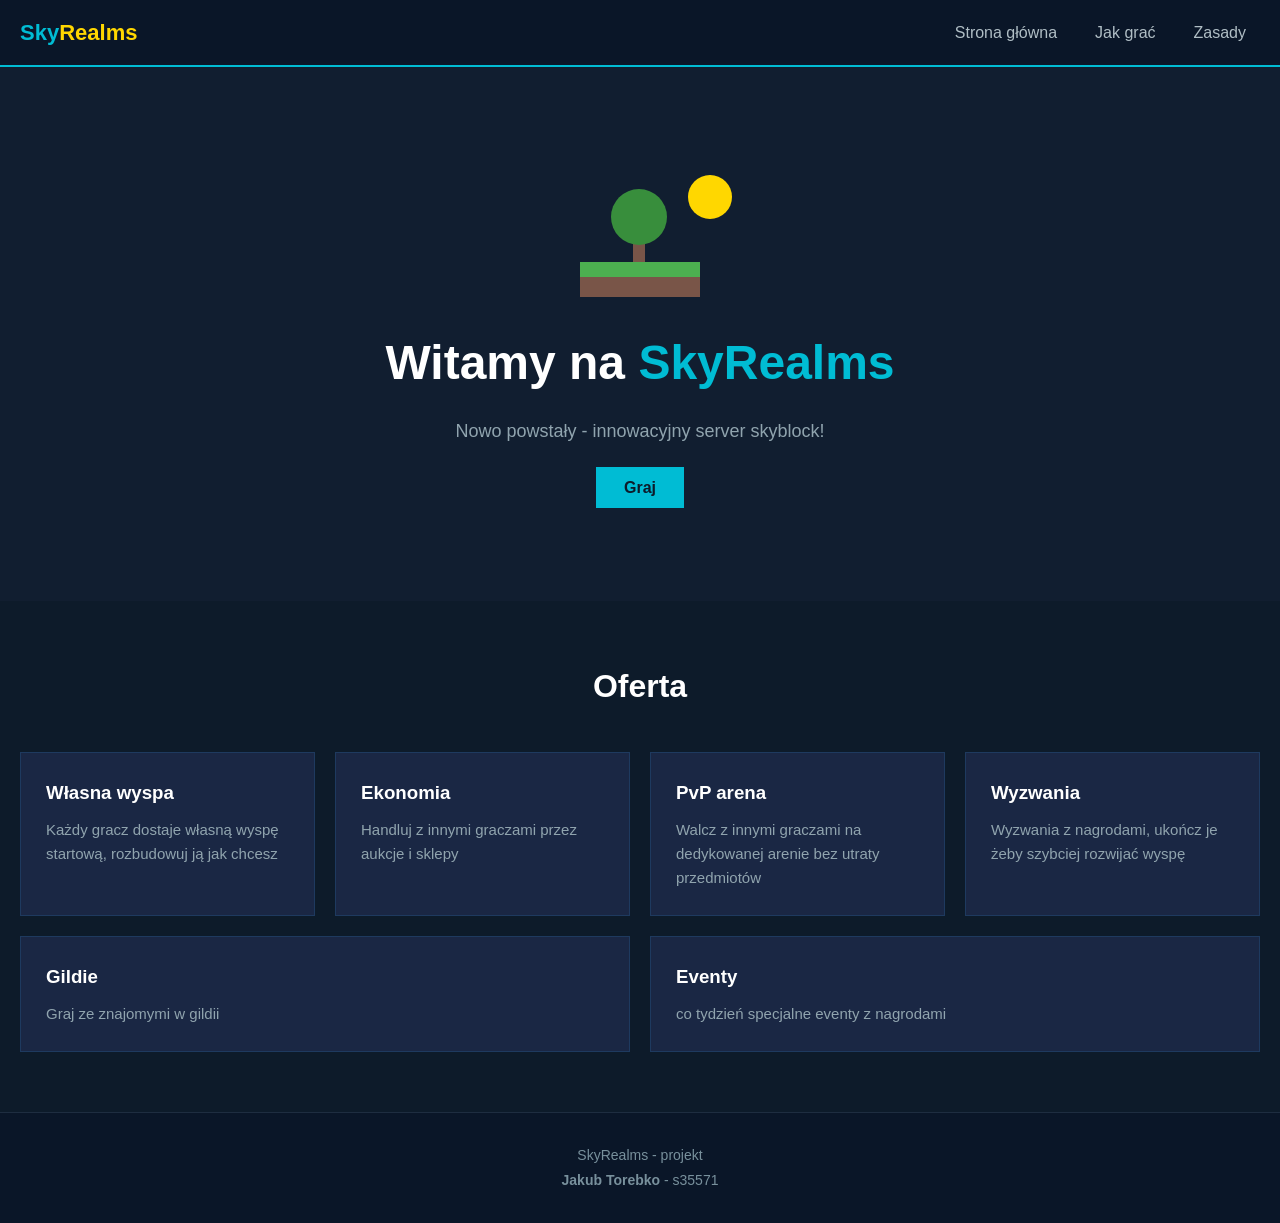
==== SkyRealms/index.html @ 7ed28875 "Add files via upload" ====
<!DOCTYPE html>
<html lang="pl">
    <head>
        <meta charset="UTF-8">
        <meta name="viewport" content="width=device-width, initial-scale=1.0">
        <title>SkyRealms - Server Minecraft</title>
        <link rel="stylesheet" href="style.css">
    </head>
    <body>
        <nav>
            <a href="index.html" class="logo">Sky<span>Realms</span></a>
            <ul>
                <li><a href="index.html">Strona główna</a></li>
                <li><a href="jak-grac.html">Jak grać</a></li>
                <li><a href="zasady.html">Zasady</a></li>
            </ul>
        </nav>
        <section class="baner">
                <svg width="200" height="150" viewBox="0 0 200 150" xmlns="http://www.w3.org/2000/svg">

                    <!-- Slonce -->
                    <circle cx="170" cy="30" r="22" fill="#ffd700"/>

                    <!-- Trawa -->
                    <rect x="40" y="95" width="120" height="15" fill="#4caf50"/>

                    <!-- Ziemia -->
                    <rect x="40" y="110" width="120" height="20" fill="#795548"/>

                    <!-- Pien drzewa -->
                    <rect x="93" y="60" width="12" height="35" fill="#795548"/>

                    <!-- Korona drzewa -->
                    <circle cx="99" cy="50" r="28" fill="#388e3c"/>

                </svg>
                <h1>Witamy na <span>SkyRealms</span></h1>
                <p>Nowo powstały - innowacyjny server skyblock!</p>
                <a href="jak-grac.html" class="przycisk">Graj</a>
            </section>
            <section class="funkcje">
                <h2>Oferta</h2>
                <div class="kafelki">
                    
                        <div class="karta">
                            <h3>Własna wyspa</h3>
                            <p>Każdy gracz dostaje własną wyspę startową, rozbudowuj ją jak chcesz</p>
                        </div>

                        <div class="karta">
                            <h3>Ekonomia</h3>
                            <p>Handluj z innymi graczami przez aukcje i sklepy</p>
                        </div>

                        <div class="karta">
                            <h3>PvP arena</h3>
                            <p>Walcz z innymi graczami na dedykowanej arenie bez utraty przedmiotów</p>
                        </div>

                        <div class="karta">
                            <h3>Wyzwania</h3>
                            <p>Wyzwania z nagrodami, ukończ je żeby szybciej rozwijać wyspę</p>
                        </div>

                        <div class="karta">
                            <h3>Gildie</h3>
                            <p>Graj ze znajomymi w gildii</p>
                        </div>

                        <div class="karta">
                            <h3>Eventy</h3>
                            <p>co tydzień specjalne eventy z nagrodami</p>
                        </div>
                </div>
            </section>
            <footer>
                <p>SkyRealms - projekt </p>
                <p><strong>Jakub Torebko</strong> - s35571</p>
            </footer>
    </body>
</html>
---- SkyRealms/style.css ----
* {
    margin: 0;
    padding: 0;
    box-sizing: border-box;
}

body {
    font-family: Arial, sans-serif;
    background-color: #0d1b2a;
    color: #e0e0e0;
    line-height: 1.6;
}
nav {
    background-color: #0a1628;
    border-bottom: 2px solid #00bcd4;
    padding: 15px 20px;
    display: flex;
    justify-content: space-between;
    align-items: center;
}
.logo {
    color: #00bcd4;
    font-size: 22px;
    font-weight: bold;
    text-decoration: none;
}

.logo span {
    color: #ffd700;
}

nav ul {
    list-style: none;
    display: flex;
    gap: 10px;
}

nav ul li a {
    color: #b0bec5;
    text-decoration: none;
    padding: 8px 14px;
}

nav ul li a:hover {
    background-color: #1a2744;
    color: #00bcd4;
}
.baner {
    text-align: center;
    padding: 100px 20px;
    background-color: #111e30;
    animation: pojawienie 0.8s ease;
}

.baner h1 {
    font-size: 48px;
    color: #ffffff;
    margin-bottom: 15px;
}

.baner span {
    color: #00bcd4;
}

.baner p {
    font-size: 18px;
    color: #90a4ae;
    margin-bottom: 30px;
}

.przycisk {
    background-color: #00bcd4;
    color: #0d1b2a;
    padding: 12px 28px;
    text-decoration: none;
    font-weight: bold;
    font-size: 16px;
    transition: background-color 0.3s;
}

.przycisk:hover {
    background-color: #4dd0e1;
}
.funkcje {
    padding: 60px 20px;
}

.funkcje h2 {
    text-align: center;
    font-size: 32px;
    margin-bottom: 40px;
    color: #ffffff;
}

.kafelki {
    display: flex;
    flex-wrap: wrap;
    gap: 20px;
}

.karta {
    background-color: #1a2744;
    border: 1px solid #1e3a5f;
    padding: 25px;
    flex: 1 1 280px;
}

.karta h3 {
    color: #ffffff;
    margin-bottom: 10px;
}

.karta p {
    color: #90a4ae;
    font-size: 15px;
}
footer {
    background-color: #0a1628;
    border-top: 1px solid #1e2d40;
    padding: 30px 20px;
    text-align: center;
    color: #78909c;
    font-size: 14px;
    line-height: 1.8;
}
@keyframes pojawienie {
    from {
        opacity: 0;
        transform: translateY(30px);
    }
    to {
        opacity: 1;
        transform: translateY(0);
    }
}
@media (max-width: 768px) {
    nav {
        flex-direction: column;
        gap: 15px;
    }

    .baner h1 {
        font-size: 28px;
    }

    .kafelki {
        flex-direction: column;
    }
}
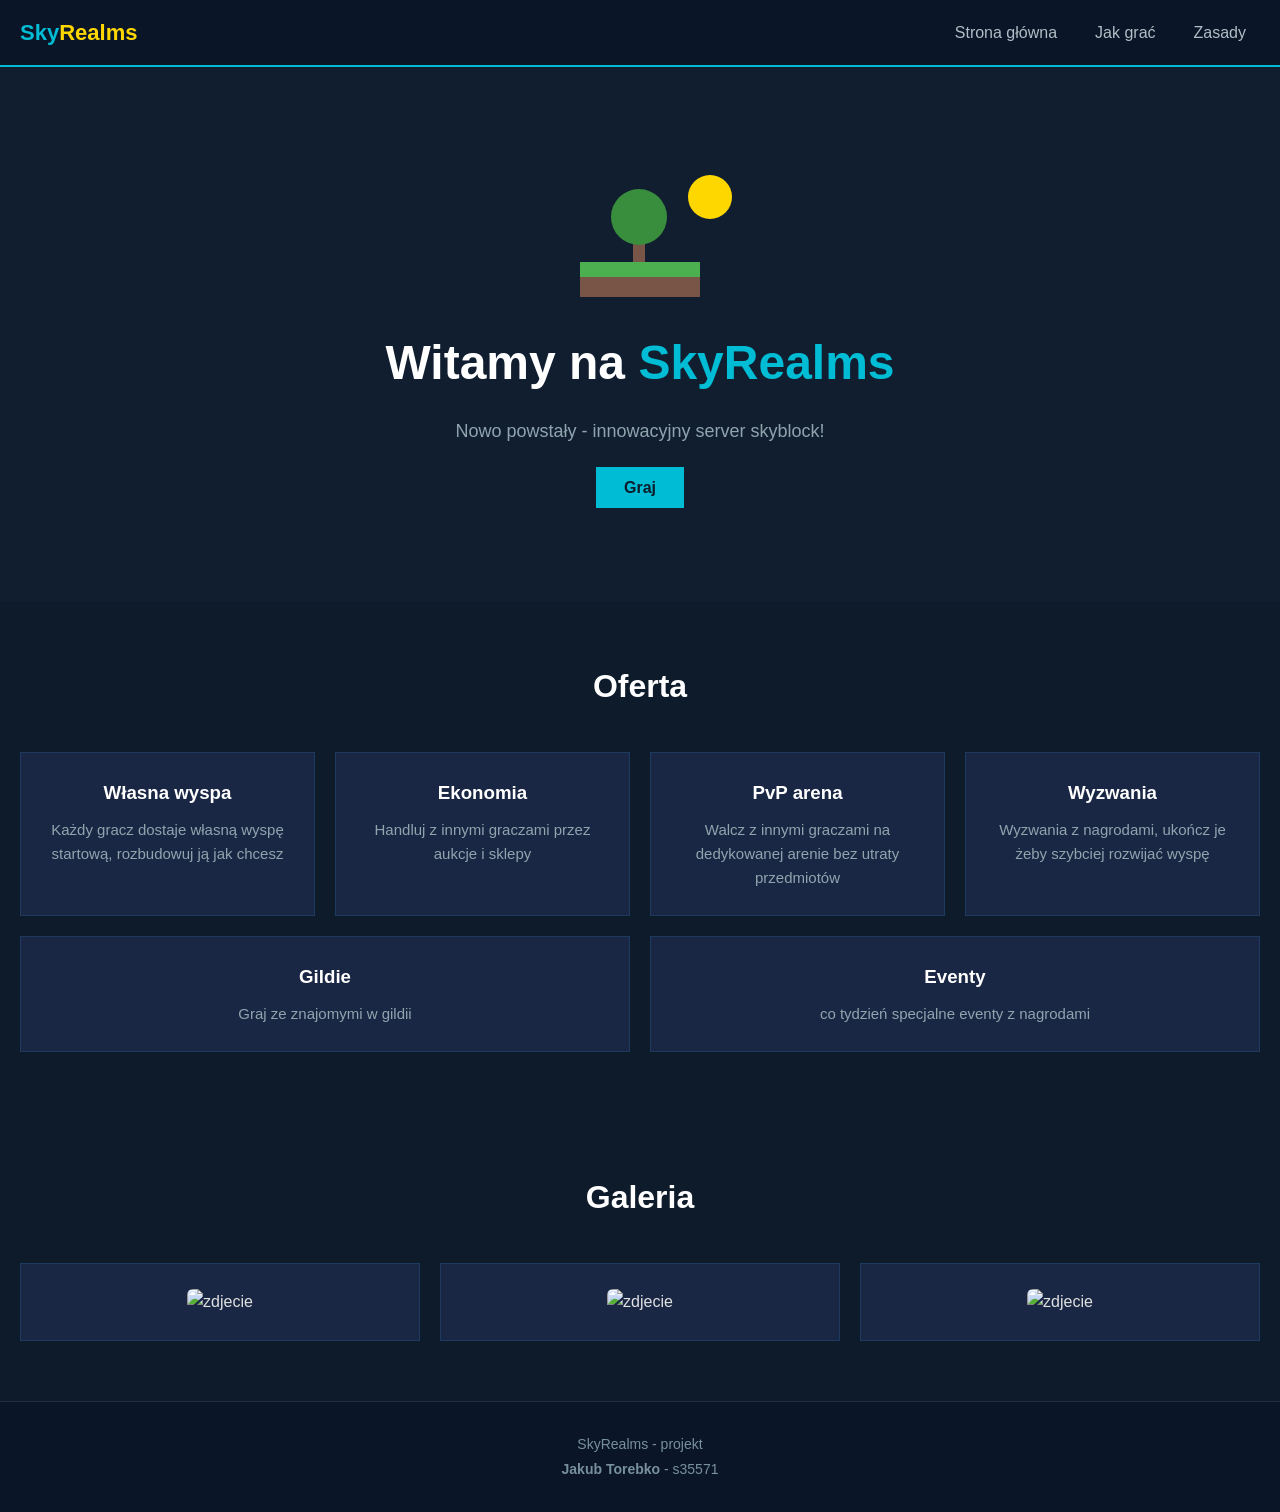
==== commit 5f68d46f: "Add files via upload" ====
--- a/SkyRealms/index.html
+++ b/SkyRealms/index.html
@@ -73,6 +73,25 @@
                         </div>
                 </div>
             </section>
+            <section class="funkcje">
+                <h2>Galeria</h2>
+                <div class="kafelki">
+
+                    <div class="karta">
+                        <img src="https://raw.githubusercontent.com/BPR02/SkyBlock_Collection/main/images/biome_islands.png" alt="zdjecie" style="width: 100%; border-radius: 6px;">
+                    </div>
+
+                    <div class="karta">
+                        <img src="https://i0.wp.com/ohanacraft.com/wp-content/uploads/2019/06/skyblock.png?w=854&ssl=1" alt="zdjecie" style="width: 100%; border-radius: 6px;">
+                    </div>
+
+                    <div class="karta">
+                        <img src="https://www.gamepur.com/wp-content/uploads/2020/10/27123627/Screenshot-at-Oct-27-11-35-45-1536x864.jpg" alt="zdjecie" style="width: 100%; border-radius: 6px;">
+                    </div>
+                    
+                </div>
+                
+            </section>
             <footer>
                 <p>SkyRealms - projekt </p>
                 <p><strong>Jakub Torebko</strong> - s35571</p>
--- a/SkyRealms/style.css
+++ b/SkyRealms/style.css
@@ -83,6 +83,7 @@
 }
 .funkcje {
     padding: 60px 20px;
+    text-align: center;
 }
 
 .funkcje h2 {
